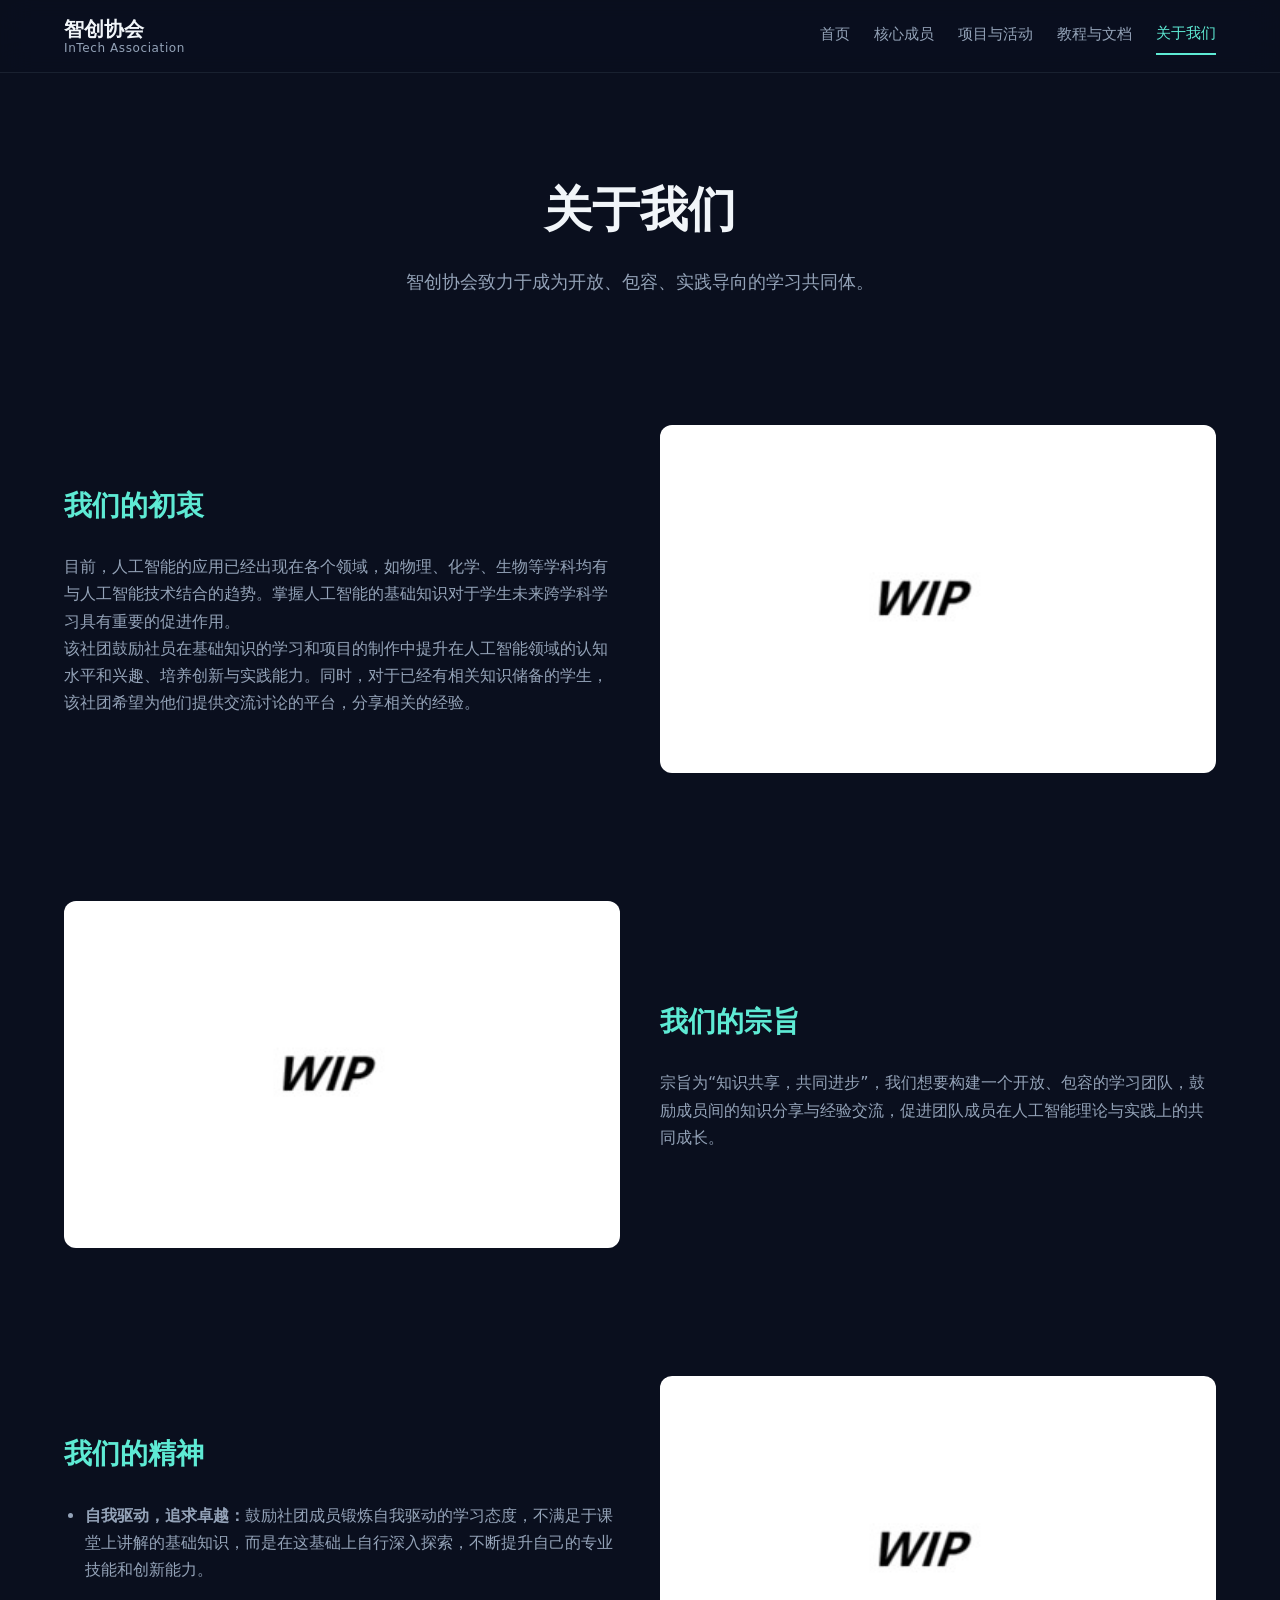
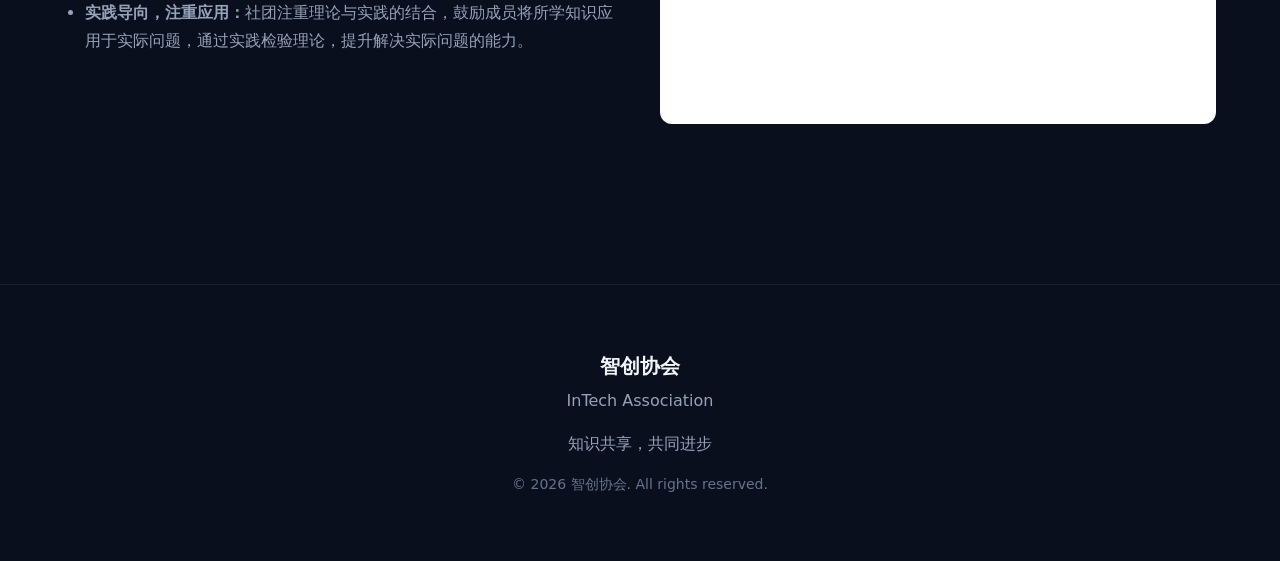
==== about.html @ 04babfce "initial commit" ====
<!DOCTYPE html>
<html lang="zh-CN">
  <head>
    <meta charset="UTF-8" />
    <meta name="viewport" content="width=device-width, initial-scale=1.0" />
    <title>关于我们 | 智创协会</title>
    <meta name="description" content="了解智创协会的初衷、宗旨与精神。" />
    <link rel="stylesheet" href="css/base.css" />
    <link rel="stylesheet" href="css/components.css" />
    <link rel="stylesheet" href="css/pages.css" />
  </head>
  <body data-page="about">
    <div id="navbar"></div>

    <main>
      <header class="page-header">
        <div class="container">
          <h1 class="fade-in-up">关于我们</h1>
          <p class="fade-in-up">智创协会致力于成为开放、包容、实践导向的学习共同体。</p>
        </div>
      </header>

      <section class="about-section">
        <div class="container">
          <div class="about-block reveal">
            <div>
              <h2>我们的初衷</h2>
              <p>
                目前，人工智能的应用已经出现在各个领域，如物理、化学、生物等学科均有与人工智能技术结合的趋势。掌握人工智能的基础知识对于学生未来跨学科学习具有重要的促进作用。
              </p>
              <p>
                该社团鼓励社员在基础知识的学习和项目的制作中提升在人工智能领域的认知水平和兴趣、培养创新与实践能力。同时，对于已经有相关知识储备的学生，该社团希望为他们提供交流讨论的平台，分享相关的经验。
              </p>
            </div>
            <img src="assets/images/WIP.jpg" alt="我们的初衷" />
          </div>

          <div class="about-block reveal">
            <div>
              <h2>我们的宗旨</h2>
              <p>
                宗旨为“知识共享，共同进步”，我们想要构建一个开放、包容的学习团队，鼓励成员间的知识分享与经验交流，促进团队成员在人工智能理论与实践上的共同成长。
              </p>
            </div>
            <img src="assets/images/WIP.jpg" alt="我们的宗旨" />
          </div>

          <div class="about-block reveal">
            <div>
              <h2>我们的精神</h2>
              <ul>
                <li>
                  <strong>自我驱动，追求卓越：</strong>鼓励社团成员锻炼自我驱动的学习态度，不满足于课堂上讲解的基础知识，而是在这基础上自行深入探索，不断提升自己的专业技能和创新能力。
                </li>
                <li>
                  <strong>实践导向，注重应用：</strong>社团注重理论与实践的结合，鼓励成员将所学知识应用于实际问题，通过实践检验理论，提升解决实际问题的能力。
                </li>
              </ul>
            </div>
            <img src="assets/images/WIP.jpg" alt="我们的精神" />
          </div>
        </div>
      </section>
    </main>

    <div id="footer"></div>

    <script src="js/config.js"></script>
    <script src="js/data.js"></script>
    <script src="js/components.js"></script>
    <script src="js/main.js"></script>
  </body>
</html>
---- css/base.css ----
/**
 * 全局基础样式
 * 包含 CSS 变量、重置、字体、布局工具。
 */

:root {
  /* 暗色主题色板 — 优化后 */
  --bg-primary: #0a0f1e;
  --bg-secondary: #111827;
  --bg-tertiary: #1a2332;
  --bg-hover: #223044;

  --text-primary: #f1f5f9;
  --text-secondary: #94a3b8;
  --text-muted: #64748b;

  --accent: #5eead4;
  --accent-hover: #2dd4bf;
  --accent-soft: rgba(94, 234, 212, 0.1);
  --accent-glow: rgba(94, 234, 212, 0.35);

  --border: rgba(148, 163, 184, 0.12);
  --shadow: 0 8px 32px rgba(0, 0, 0, 0.45);

  /* 动画 */
  --ease-out: cubic-bezier(0.16, 1, 0.3, 1);
  --ease-spring: cubic-bezier(0.34, 1.56, 0.64, 1);
  --duration-fast: 0.2s;
  --duration-normal: 0.4s;
  --duration-slow: 0.6s;

  /* 间距 */
  --space-xs: 0.5rem;
  --space-sm: 1rem;
  --space-md: 1.5rem;
  --space-lg: 2.5rem;
  --space-xl: 4rem;
  --space-xxl: 6rem;

  /* 字体 */
  --font-sans: 'PingFang SC', 'Microsoft YaHei', 'Noto Sans SC', system-ui, -apple-system, BlinkMacSystemFont,
    'Segoe UI', sans-serif;
  --font-mono: 'SF Mono', 'Fira Code', Consolas, monospace;

  /* 圆角 */
  --radius-sm: 8px;
  --radius-md: 12px;
  --radius-lg: 18px;

  /* 容器宽度 */
  --container: 1200px;
}

* {
  box-sizing: border-box;
  margin: 0;
  padding: 0;
}

html {
  scroll-behavior: smooth;
}

body {
  font-family: var(--font-sans);
  background-color: var(--bg-primary);
  color: var(--text-primary);
  line-height: 1.7;
  -webkit-font-smoothing: antialiased;
}

img {
  max-width: 100%;
  display: block;
}

a {
  color: inherit;
  text-decoration: none;
}

ul {
  list-style: none;
}

button {
  font-family: inherit;
  cursor: pointer;
  border: none;
  background: none;
  color: inherit;
}

/* 容器 */
.container {
  width: 100%;
  max-width: var(--container);
  margin: 0 auto;
  padding: 0 var(--space-md);
}

/* 页面标题 */
.page-header {
  padding: var(--space-xxl) 0 var(--space-xl);
  text-align: center;
}

.page-header h1 {
  font-size: clamp(2rem, 5vw, 3rem);
  font-weight: 700;
  margin-bottom: var(--space-sm);
}

.page-header p {
  color: var(--text-secondary);
  font-size: 1.125rem;
  max-width: 700px;
  margin: 0 auto;
}

/* 区块标题 */
.section-title {
  font-size: 1.75rem;
  font-weight: 600;
  margin-bottom: var(--space-lg);
  color: var(--text-primary);
}

.section-subtitle {
  color: var(--text-secondary);
  margin-bottom: var(--space-lg);
}

/* 响应式辅助 */
@media (max-width: 768px) {
  :root {
    --space-xl: 2.5rem;
    --space-xxl: 4rem;
  }
}

/* ---------- 动画工具类 ---------- */

/* 初始隐藏状态，等待滚动触发 */
.reveal {
  opacity: 0;
  transform: translateY(24px);
  transition: opacity var(--duration-normal) var(--ease-out),
    transform var(--duration-normal) var(--ease-out);
}

.reveal.visible {
  opacity: 1;
  transform: translateY(0);
}

/* 延迟类，用于错开动画 */
.reveal-d1 { transition-delay: 0.1s; }
.reveal-d2 { transition-delay: 0.2s; }
.reveal-d3 { transition-delay: 0.3s; }
.reveal-d4 { transition-delay: 0.4s; }

/* 淡入 */
.fade-in {
  animation: fadeIn var(--duration-slow) var(--ease-out) forwards;
}

@keyframes fadeIn {
  from { opacity: 0; }
  to   { opacity: 1; }
}

/* 淡入上滑 */
.fade-in-up {
  animation: fadeInUp var(--duration-slow) var(--ease-out) forwards;
}

@keyframes fadeInUp {
  from {
    opacity: 0;
    transform: translateY(20px);
  }
  to {
    opacity: 1;
    transform: translateY(0);
  }
}

/* 轻微脉冲发光 */
@keyframes subtleGlow {
  0%, 100% { box-shadow: 0 0 0 0 var(--accent-soft); }
  50% { box-shadow: 0 0 20px 2px var(--accent-soft); }
}
---- css/components.css ----
/**
 * 通用组件样式
 */

/* ---------- 导航栏 ---------- */
.navbar {
  position: sticky;
  top: 0;
  z-index: 100;
  background: rgba(10, 15, 30, 0.75);
  backdrop-filter: blur(16px) saturate(1.2);
  border-bottom: 1px solid var(--border);
  transition: background var(--duration-fast) ease, box-shadow var(--duration-fast) ease;
}

.navbar.scrolled {
  background: rgba(10, 15, 30, 0.92);
  box-shadow: 0 4px 20px rgba(0, 0, 0, 0.3);
}

.navbar-inner {
  display: flex;
  align-items: center;
  justify-content: space-between;
  height: 72px;
}

.logo {
  display: flex;
  flex-direction: column;
  line-height: 1.2;
}

.logo-zh {
  font-size: 1.25rem;
  font-weight: 700;
  color: var(--text-primary);
}

.logo-en {
  font-size: 0.75rem;
  color: var(--text-secondary);
  letter-spacing: 0.05em;
}

.nav-menu {
  display: flex;
  gap: var(--space-md);
}

.nav-link {
  color: var(--text-secondary);
  font-size: 0.95rem;
  font-weight: 500;
  padding: 0.4rem 0;
  border-bottom: 2px solid transparent;
  transition: color var(--duration-fast) ease, border-color var(--duration-fast) ease, transform var(--duration-fast) ease;
}

.nav-link:hover,
.nav-link.active {
  color: var(--accent);
  border-color: var(--accent);
  transform: translateY(-1px);
}

.nav-toggle {
  display: none;
  flex-direction: column;
  gap: 5px;
  padding: 0.5rem;
}

.nav-toggle span {
  display: block;
  width: 24px;
  height: 2px;
  background: var(--text-primary);
  transition: transform 0.2s, opacity 0.2s;
}

@media (max-width: 768px) {
  .nav-toggle {
    display: flex;
  }

  .nav-menu {
    position: absolute;
    top: 72px;
    left: 0;
    right: 0;
    flex-direction: column;
    background: var(--bg-secondary);
    padding: var(--space-md);
    border-bottom: 1px solid var(--border);
    transform: translateY(-120%);
    opacity: 0;
    pointer-events: none;
    transition: transform 0.25s ease, opacity 0.25s ease;
  }

  .nav-menu.open {
    transform: translateY(0);
    opacity: 1;
    pointer-events: auto;
  }

  .nav-link {
    border-bottom: none;
    padding: 0.75rem 0;
  }
}

/* ---------- 页脚 ---------- */
.footer {
  border-top: 1px solid var(--border);
  padding: var(--space-xl) 0;
  margin-top: var(--space-xxl);
  text-align: center;
  color: var(--text-secondary);
}

.footer-brand {
  display: flex;
  flex-direction: column;
  gap: 0.25rem;
  margin-bottom: var(--space-sm);
}

.footer-brand strong {
  font-size: 1.25rem;
  color: var(--text-primary);
}

.footer-slogan {
  margin-bottom: var(--space-sm);
}

.footer-copy {
  font-size: 0.875rem;
  color: var(--text-muted);
}

/* ---------- 按钮 ---------- */
.btn {
  display: inline-flex;
  align-items: center;
  justify-content: center;
  gap: 0.5rem;
  padding: 0.65rem 1.25rem;
  border-radius: var(--radius-sm);
  background: var(--accent);
  color: var(--bg-primary);
  font-weight: 600;
  font-size: 0.95rem;
  transition: background var(--duration-fast) ease, transform var(--duration-fast) var(--ease-spring), box-shadow var(--duration-fast) ease;
}

.btn:hover {
  background: var(--accent-hover);
  transform: translateY(-2px);
  box-shadow: 0 4px 16px var(--accent-glow);
}

.btn-outline {
  background: transparent;
  color: var(--accent);
  border: 1px solid var(--accent);
}

.btn-outline:hover {
  background: var(--accent-soft);
  box-shadow: 0 4px 16px var(--accent-glow);
}

.btn-sm {
  padding: 0.4rem 0.8rem;
  font-size: 0.85rem;
}

/* ---------- 卡片 ---------- */
.card {
  background: var(--bg-secondary);
  border: 1px solid var(--border);
  border-radius: var(--radius-md);
  overflow: hidden;
  transition: transform var(--duration-normal) var(--ease-out), box-shadow var(--duration-normal) var(--ease-out), border-color var(--duration-normal) var(--ease-out);
}

.card:hover {
  transform: translateY(-6px);
  box-shadow: var(--shadow), 0 0 0 1px var(--accent-glow);
  border-color: var(--accent-glow);
}

.card-image {
  width: 100%;
  aspect-ratio: 16 / 9;
  overflow: hidden;
  background: var(--bg-tertiary);
}

.card-image img {
  width: 100%;
  height: 100%;
  object-fit: cover;
  transition: transform 0.3s;
}

.card:hover .card-image img {
  transform: scale(1.03);
}

.card-body {
  padding: var(--space-md);
}

.card-title {
  font-size: 1.15rem;
  font-weight: 600;
  margin-bottom: var(--space-xs);
}

.card-text {
  color: var(--text-secondary);
  font-size: 0.95rem;
  line-height: 1.6;
}

/* ---------- 徽章 ---------- */
.badge {
  display: inline-block;
  padding: 0.25rem 0.6rem;
  border-radius: 9999px;
  background: var(--accent-soft);
  color: var(--accent);
  font-size: 0.75rem;
  font-weight: 600;
  margin-bottom: var(--space-sm);
}

.badge-outline {
  background: transparent;
  border: 1px solid var(--accent);
}

/* ---------- 轮播 ---------- */
.news-section {
  padding: var(--space-xl) 0;
}

.carousel {
  position: relative;
  border-radius: var(--radius-lg);
  overflow: hidden;
  background: var(--bg-secondary);
  border: 1px solid var(--border);
}

.carousel-track {
  display: flex;
  transition: transform var(--duration-slow) var(--ease-out);
}

.carousel-slide {
  width: 100%;
  flex-shrink: 0;
}

.carousel-link {
  display: grid;
  grid-template-columns: 1.2fr 1fr;
}

.carousel-image {
  aspect-ratio: 16 / 10;
  overflow: hidden;
  background: var(--bg-tertiary);
}

.carousel-image img {
  width: 100%;
  height: 100%;
  object-fit: cover;
}

.carousel-content {
  padding: var(--space-lg);
  display: flex;
  flex-direction: column;
  justify-content: center;
}

.carousel-tag {
  align-self: flex-start;
  padding: 0.35rem 0.75rem;
  border-radius: 9999px;
  background: var(--accent-soft);
  color: var(--accent);
  font-size: 0.8rem;
  font-weight: 600;
  margin-bottom: var(--space-sm);
}

.carousel-title {
  font-size: clamp(1.5rem, 3vw, 2.25rem);
  font-weight: 700;
  margin-bottom: var(--space-sm);
  line-height: 1.3;
}

.carousel-summary {
  color: var(--text-secondary);
  margin-bottom: var(--space-sm);
}

.carousel-date {
  color: var(--text-muted);
  font-size: 0.875rem;
}

.carousel-btn {
  position: absolute;
  top: 50%;
  transform: translateY(-50%);
  width: 44px;
  height: 44px;
  border-radius: 50%;
  background: rgba(15, 23, 42, 0.7);
  color: var(--text-primary);
  font-size: 1.25rem;
  display: flex;
  align-items: center;
  justify-content: center;
  backdrop-filter: blur(4px);
  transition: background 0.2s;
}

.carousel-btn:hover {
  background: rgba(15, 23, 42, 0.95);
}

.carousel-prev {
  left: var(--space-sm);
}

.carousel-next {
  right: var(--space-sm);
}

.carousel-dots {
  position: absolute;
  bottom: var(--space-md);
  left: 50%;
  transform: translateX(-50%);
  display: flex;
  gap: 0.5rem;
}

.carousel-dot {
  width: 10px;
  height: 10px;
  border-radius: 50%;
  background: var(--text-muted);
  opacity: 0.5;
  transition: opacity 0.2s, background 0.2s;
}

.carousel-dot.active {
  opacity: 1;
  background: var(--accent);
}

@media (max-width: 768px) {
  .carousel-link {
    grid-template-columns: 1fr;
  }

  .carousel-content {
    padding: var(--space-md);
  }

  .carousel-btn {
    display: none;
  }
}

/* ---------- 入口卡片 ---------- */
.entrance-section {
  padding: var(--space-xl) 0;
}

.entrance-grid {
  display: grid;
  grid-template-columns: repeat(auto-fit, minmax(280px, 1fr));
  gap: var(--space-md);
}

.entrance-card {
  position: relative;
  display: flex;
  flex-direction: column;
  justify-content: flex-end;
  min-height: 260px;
  padding: var(--space-md);
  border-radius: var(--radius-md);
  overflow: hidden;
  background: var(--bg-secondary);
  border: 1px solid var(--border);
  transition: transform var(--duration-normal) var(--ease-out), box-shadow var(--duration-normal) var(--ease-out), border-color var(--duration-normal) var(--ease-out);
}

.entrance-card:hover {
  transform: translateY(-6px);
  box-shadow: var(--shadow), 0 0 0 1px var(--accent-glow);
  border-color: var(--accent-glow);
}

.entrance-card:hover .bg-image img {
  transform: scale(1.05);
}

.entrance-card .bg-image {
  position: absolute;
  inset: 0;
  z-index: 0;
  opacity: 0.35;
}

.entrance-card .bg-image img {
  width: 100%;
  height: 100%;
  object-fit: cover;
}

.entrance-card .overlay {
  position: absolute;
  inset: 0;
  background: linear-gradient(to top, rgba(11, 17, 33, 0.95), rgba(11, 17, 33, 0.4));
  z-index: 1;
}

.entrance-card .card-content {
  position: relative;
  z-index: 2;
}

.entrance-card h3 {
  font-size: 1.4rem;
  margin-bottom: 0.5rem;
}

.entrance-card p {
  color: var(--text-secondary);
  margin-bottom: var(--space-md);
}

/* ---------- 筛选按钮 ---------- */
.filter-bar {
  display: flex;
  flex-wrap: wrap;
  gap: var(--space-xs);
  margin-bottom: var(--space-lg);
}

.filter-btn {
  padding: 0.5rem 1rem;
  border-radius: var(--radius-sm);
  background: var(--bg-tertiary);
  color: var(--text-secondary);
  font-size: 0.9rem;
  transition: background 0.2s, color 0.2s;
}

.filter-btn:hover,
.filter-btn.active {
  background: var(--accent);
  color: var(--bg-primary);
}

/* ---------- 网格布局 ---------- */
.grid {
  display: grid;
  grid-template-columns: repeat(auto-fill, minmax(280px, 1fr));
  gap: var(--space-md);
}

/* ---------- 成员列表（水平大卡片） ---------- */
.members-list {
  display: flex;
  flex-direction: column;
  gap: var(--space-lg);
  max-width: 900px;
  margin: 0 auto;
}

.members-list .member-card {
  display: flex;
  flex-direction: row;
  align-items: stretch;
  padding: var(--space-lg);
  gap: var(--space-lg);
  text-align: left;
}

.members-list .member-left {
  display: flex;
  flex-direction: column;
  align-items: center;
  gap: var(--space-xs);
  width: 180px;
  flex-shrink: 0;
}

.members-list .member-card .card-image {
  width: 140px;
  height: 140px;
  border-radius: 50%;
  aspect-ratio: 1 / 1;
  border: 2px solid var(--border);
  overflow: hidden;
  transition: border-color var(--duration-normal) var(--ease-out), box-shadow var(--duration-normal) var(--ease-out);
}

.members-list .member-card:hover .card-image {
  border-color: var(--accent-glow);
  box-shadow: 0 0 24px var(--accent-glow);
}

.members-list .member-card .card-image img {
  width: 100%;
  height: 100%;
  object-fit: cover;
}

.members-list .member-card .card-title {
  font-size: 1.3rem;
  margin-bottom: 0;
}

.members-list .member-right {
  flex: 1;
  display: flex;
  align-items: center;
}

.members-list .member-card .card-text {
  font-size: 1rem;
  line-height: 1.7;
}

/* ---------- 项目列表（水平卡片） ---------- */
.projects-section .grid {
  display: flex;
  flex-direction: column;
  gap: var(--space-lg);
  max-width: 900px;
  margin: 0 auto;
}

.project-card {
  display: flex;
  flex-direction: row;
  align-items: stretch;
  padding: var(--space-lg);
  gap: var(--space-lg);
  text-align: left;
  cursor: pointer;
}

.project-card .project-left {
  display: flex;
  flex-direction: column;
  align-items: flex-start;
  gap: var(--space-xs);
  width: 220px;
  flex-shrink: 0;
}

.project-card .project-right {
  flex: 1;
  display: flex;
  align-items: center;
}

.project-card .card-title {
  font-size: 1.3rem;
  margin-bottom: 0;
}

.project-card .card-text {
  font-size: 1rem;
  line-height: 1.7;
  margin-bottom: 0;
}

/* ---------- 项目负责人 ---------- */
.project-leader {
  display: flex;
  align-items: center;
  gap: 0.6rem;
  margin: var(--space-sm) 0;
  color: var(--text-secondary);
  font-size: 0.9rem;
}

.leader-avatar {
  width: 28px;
  height: 28px;
  border-radius: 50%;
  object-fit: cover;
}

/* ---------- 文档系列 ---------- */
.series-card {
  background: var(--bg-secondary);
  border: 1px solid var(--border);
  border-radius: var(--radius-md);
  margin-bottom: var(--space-md);
  overflow: hidden;
}

.series-header {
  width: 100%;
  display: flex;
  align-items: center;
  justify-content: space-between;
  padding: var(--space-md);
  background: var(--bg-tertiary);
  font-size: 1.1rem;
  font-weight: 600;
  transition: background 0.2s;
}

.series-header:hover {
  background: var(--bg-hover);
}

.series-toggle {
  font-size: 1.4rem;
  color: var(--accent);
  line-height: 1;
}

.series-body {
  max-height: 0;
  overflow: hidden;
  opacity: 0;
  transition: max-height var(--duration-normal) var(--ease-out), padding var(--duration-normal) var(--ease-out), opacity var(--duration-normal) var(--ease-out);
  padding: 0 var(--space-md);
}

.series-body.open {
  max-height: 600px;
  padding: var(--space-md);
  opacity: 1;
}

.series-summary {
  color: var(--text-secondary);
  margin-bottom: var(--space-md);
}

.doc-list {
  display: flex;
  flex-direction: column;
  gap: var(--space-sm);
}

.doc-item {
  display: flex;
  align-items: center;
  justify-content: space-between;
  gap: var(--space-sm);
  padding: var(--space-sm);
  background: var(--bg-primary);
  border-radius: var(--radius-sm);
  flex-wrap: wrap;
}

.doc-title {
  font-weight: 500;
}

.doc-actions {
  display: flex;
  gap: 0.5rem;
  flex-shrink: 0;
}

/* ---------- 不公开文档卡片 ---------- */
.private-doc-card .outline-list {
  margin: var(--space-sm) 0;
  padding-left: 1.2rem;
  list-style: disc;
  color: var(--text-secondary);
}

.private-doc-card .outline-list li {
  margin-bottom: 0.25rem;
}

.private-note {
  display: inline-block;
  margin-top: var(--space-xs);
  font-size: 0.85rem;
  color: var(--text-muted);
}

/* ---------- 详情页 ---------- */
.detail-card {
  background: var(--bg-secondary);
  border: 1px solid var(--border);
  border-radius: var(--radius-lg);
  padding: var(--space-lg);
}

.detail-header {
  display: grid;
  grid-template-columns: 1fr 2fr;
  gap: var(--space-lg);
  align-items: center;
  margin-bottom: var(--space-lg);
}

.detail-header img {
  width: 100%;
  border-radius: var(--radius-md);
  aspect-ratio: 16 / 10;
  object-fit: cover;
}

.detail-header h2 {
  font-size: 2rem;
  margin-bottom: var(--space-sm);
}

.back-link {
  display: inline-block;
  margin-bottom: var(--space-md);
  color: var(--accent);
  font-weight: 500;
}

.back-link:hover {
  text-decoration: underline;
}

@media (max-width: 768px) {
  .detail-header {
    grid-template-columns: 1fr;
  }
}

/* ---------- 关于我们页 ---------- */
.about-block {
  display: grid;
  grid-template-columns: 1fr 1fr;
  gap: var(--space-lg);
  align-items: center;
  padding: var(--space-xl) 0;
}

.about-block:nth-child(even) {
  direction: rtl;
}

.about-block:nth-child(even) > * {
  direction: ltr;
}

.about-block h2 {
  font-size: 1.75rem;
  margin-bottom: var(--space-md);
  color: var(--accent);
}

.about-block p,
.about-block ul {
  color: var(--text-secondary);
}

.about-block ul {
  list-style: disc;
  padding-left: 1.3rem;
}

.about-block li {
  margin-bottom: var(--space-sm);
}

.about-block img {
  border-radius: var(--radius-md);
  aspect-ratio: 16 / 10;
  object-fit: cover;
  width: 100%;
}

@media (max-width: 768px) {
  .about-block {
    grid-template-columns: 1fr;
  }

  .about-block:nth-child(even) {
    direction: ltr;
  }
}
---- css/pages.css ----
/**
 * 各页面特有样式微调
 */

/* ---------- 首页 Hero ---------- */
.hero {
  position: relative;
  display: flex;
  align-items: center;
  justify-content: center;
  min-height: 70vh;
  padding: var(--space-xl) 0;
  text-align: center;
  overflow: hidden;
}

.hero-bg {
  position: absolute;
  inset: 0;
  z-index: 0;
  opacity: 0.25;
}

.hero-bg img {
  width: 100%;
  height: 100%;
  object-fit: cover;
}

.hero-overlay {
  position: absolute;
  inset: 0;
  z-index: 1;
  background: radial-gradient(circle at center, rgba(11, 17, 33, 0.6), rgba(11, 17, 33, 0.95));
}

.hero-content {
  position: relative;
  z-index: 2;
  max-width: 800px;
  padding: 0 var(--space-md);
}

.hero h1 {
  font-size: clamp(2.5rem, 6vw, 4.5rem);
  font-weight: 800;
  margin-bottom: var(--space-sm);
  letter-spacing: -0.02em;
}

.hero h1 span {
  display: block;
  font-size: 0.35em;
  font-weight: 500;
  color: var(--text-secondary);
  letter-spacing: 0.1em;
  margin-top: 0.5rem;
}

.hero p {
  font-size: 1.25rem;
  color: var(--text-secondary);
  margin-bottom: var(--space-lg);
}

.hero-actions {
  display: flex;
  justify-content: center;
  gap: var(--space-sm);
  flex-wrap: wrap;
}

/* ---------- 成员页 ---------- */
.members-section,
.projects-section,
.docs-section {
  padding-bottom: var(--space-xxl);
}

/* ---------- 项目详情页隐藏列表 ---------- */
#project-detail {
  display: none;
  padding: var(--space-xl) 0;
}

/* ---------- 文档页分区标题 ---------- */
.docs-section h2 {
  margin-top: var(--space-xl);
  margin-bottom: var(--space-md);
}

.docs-section h2:first-of-type {
  margin-top: 0;
}

/* ---------- 新闻详情 ---------- */
.news-date {
  display: inline-block;
  margin-left: var(--space-sm);
  color: var(--text-muted);
  font-size: 0.9rem;
}

/* ---------- about-block 动画支持 ---------- */
.about-block {
  opacity: 0;
  transform: translateY(24px);
  transition: opacity var(--duration-normal) var(--ease-out), transform var(--duration-normal) var(--ease-out);
}

.about-block.visible {
  opacity: 1;
  transform: translateY(0);
}
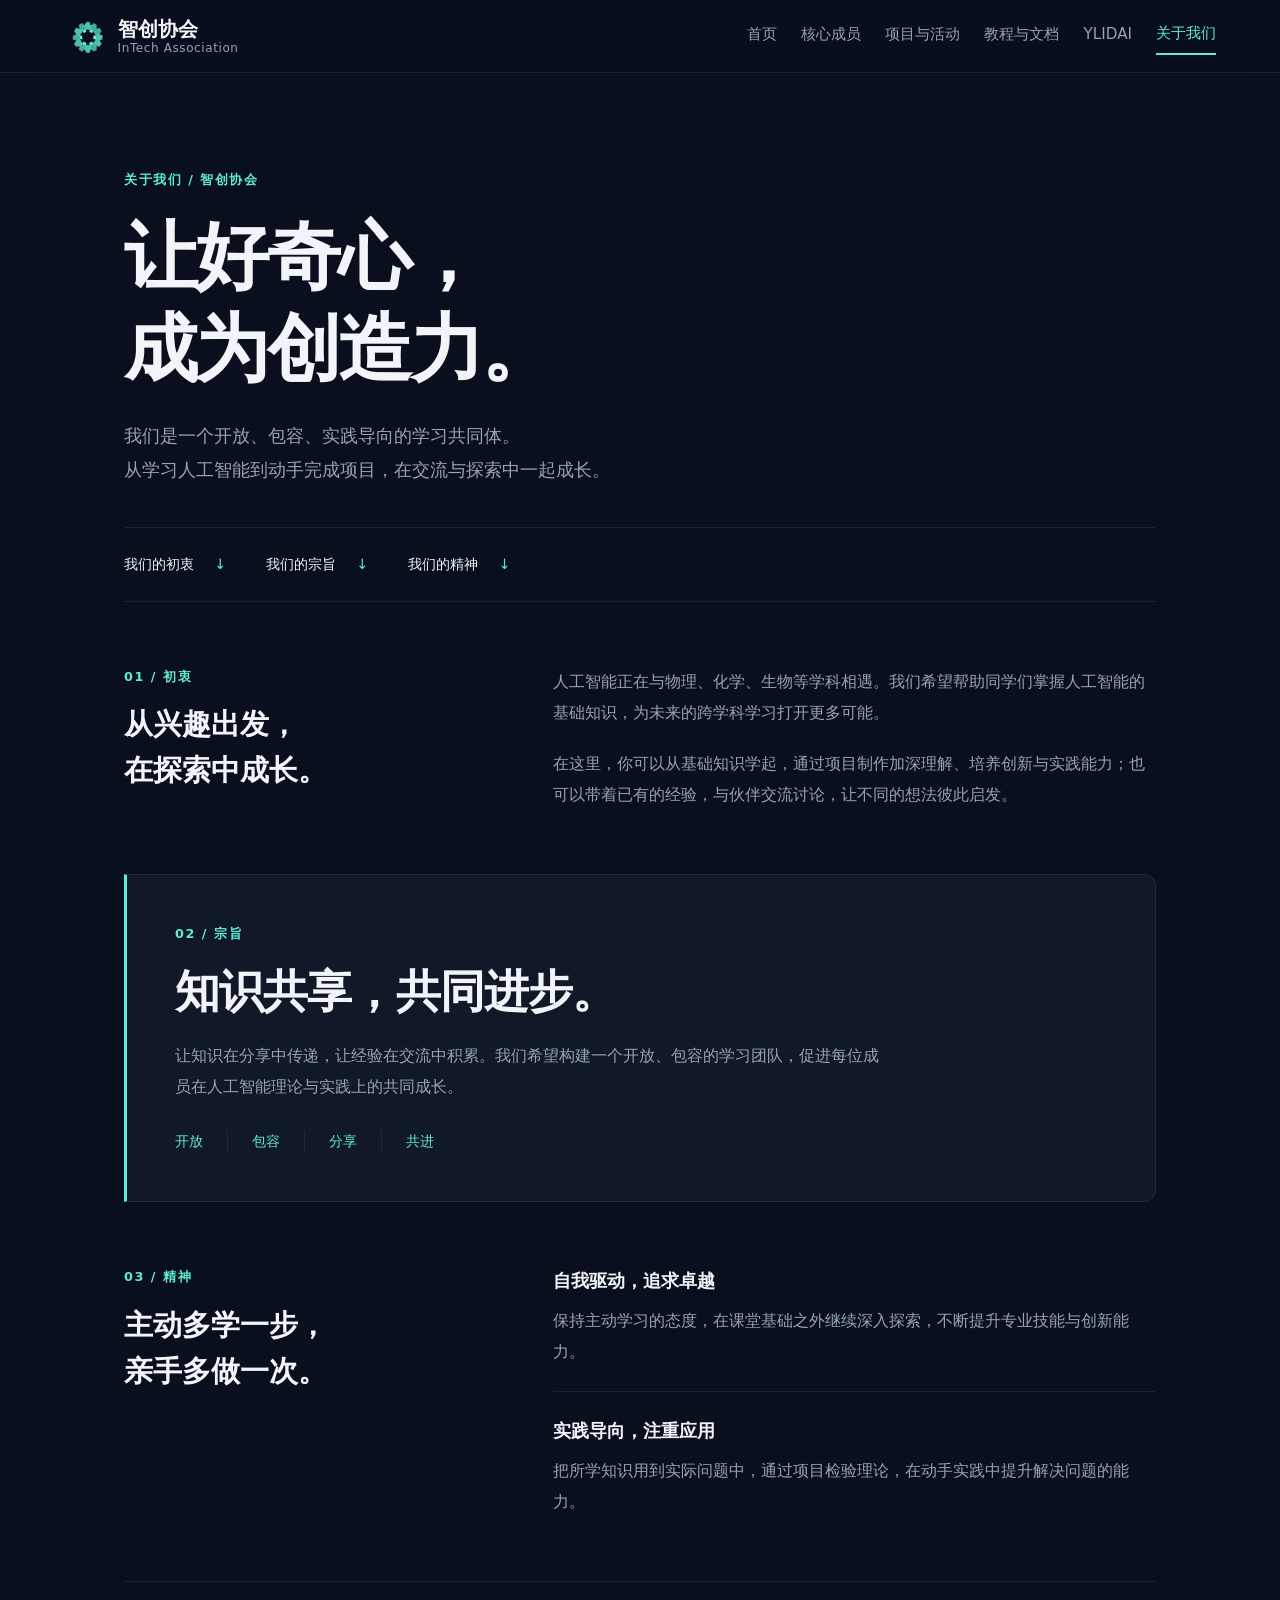
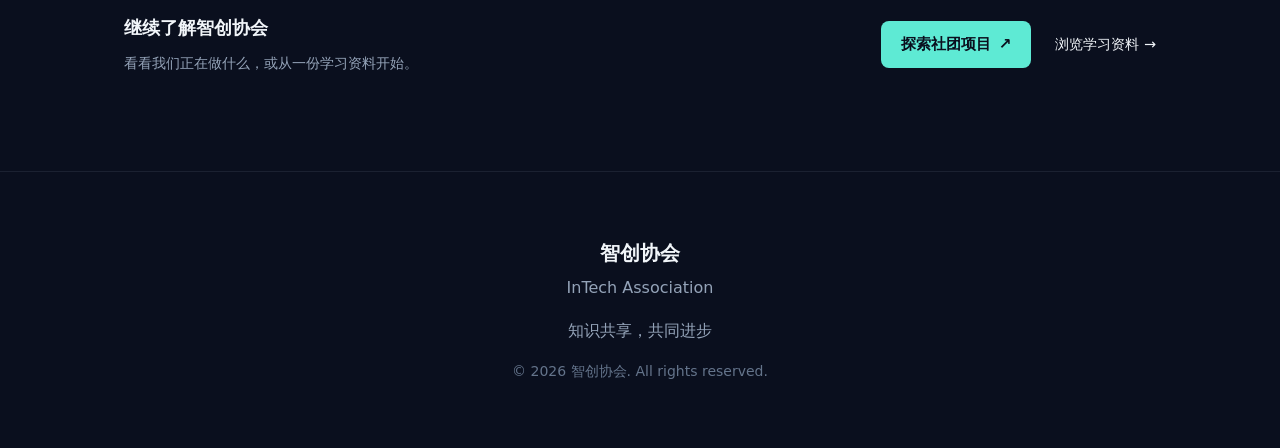
==== commit 46a43ba0: "Redesign about page without content images" ====
--- a/about.html
+++ b/about.html
@@ -4,7 +4,7 @@
     <meta charset="UTF-8" />
     <meta name="viewport" content="width=device-width, initial-scale=1.0" />
     <title>关于我们 | 智创协会</title>
-    <meta name="description" content="了解智创协会的初衷、宗旨与精神。" />
+    <meta name="description" content="了解智创协会：以知识共享、共同进步为宗旨，在人工智能的学习、交流与实践中一起成长。" />
     <link rel="stylesheet" href="css/base.css" />
     <link rel="stylesheet" href="css/components.css" />
     <link rel="stylesheet" href="css/pages.css" />
@@ -12,55 +12,72 @@
   <body data-page="about">
     <div id="navbar"></div>
 
-    <main>
-      <header class="page-header">
-        <div class="container">
-          <h1 class="fade-in-up">关于我们</h1>
-          <p class="fade-in-up">智创协会致力于成为开放、包容、实践导向的学习共同体。</p>
+    <main class="about-page">
+      <header class="about-header">
+        <div class="container about-container">
+          <p class="about-eyebrow">关于我们 / 智创协会</p>
+          <h1>让好奇心，<br />成为创造力。</h1>
+          <p class="about-intro">我们是一个开放、包容、实践导向的学习共同体。<br class="about-desktop-break" />从学习人工智能到动手完成项目，在交流与探索中一起成长。</p>
+          <nav class="about-contents" aria-label="本页内容">
+            <a href="#about-origin">我们的初衷 <span aria-hidden="true">↓</span></a>
+            <a href="#about-purpose">我们的宗旨 <span aria-hidden="true">↓</span></a>
+            <a href="#about-spirit">我们的精神 <span aria-hidden="true">↓</span></a>
+          </nav>
         </div>
       </header>
 
-      <section class="about-section">
-        <div class="container">
-          <div class="about-block reveal">
-            <div>
-              <h2>我们的初衷</h2>
-              <p>
-                目前，人工智能的应用已经出现在各个领域，如物理、化学、生物等学科均有与人工智能技术结合的趋势。掌握人工智能的基础知识对于学生未来跨学科学习具有重要的促进作用。
-              </p>
-              <p>
-                该社团鼓励社员在基础知识的学习和项目的制作中提升在人工智能领域的认知水平和兴趣、培养创新与实践能力。同时，对于已经有相关知识储备的学生，该社团希望为他们提供交流讨论的平台，分享相关的经验。
-              </p>
-            </div>
-            <img src="assets/images/WIP.jpg" alt="我们的初衷" />
+      <div class="container about-container">
+        <section class="about-row" id="about-origin" aria-labelledby="origin-title">
+          <div class="about-section-heading">
+            <span class="about-index" aria-hidden="true">01 / 初衷</span>
+            <h2 id="origin-title">从兴趣出发，<br />在探索中成长。</h2>
           </div>
+          <div class="about-copy">
+            <p>人工智能正在与物理、化学、生物等学科相遇。我们希望帮助同学们掌握人工智能的基础知识，为未来的跨学科学习打开更多可能。</p>
+            <p>在这里，你可以从基础知识学起，通过项目制作加深理解、培养创新与实践能力；也可以带着已有的经验，与伙伴交流讨论，让不同的想法彼此启发。</p>
+          </div>
+        </section>
 
-          <div class="about-block reveal">
-            <div>
-              <h2>我们的宗旨</h2>
-              <p>
-                宗旨为“知识共享，共同进步”，我们想要构建一个开放、包容的学习团队，鼓励成员间的知识分享与经验交流，促进团队成员在人工智能理论与实践上的共同成长。
-              </p>
-            </div>
-            <img src="assets/images/WIP.jpg" alt="我们的宗旨" />
+        <section class="about-purpose" id="about-purpose" aria-labelledby="purpose-title">
+          <span class="about-index" aria-hidden="true">02 / 宗旨</span>
+          <h2 id="purpose-title">知识共享，<br class="about-mobile-break" />共同进步。</h2>
+          <p>让知识在分享中传递，让经验在交流中积累。我们希望构建一个开放、包容的学习团队，促进每位成员在人工智能理论与实践上的共同成长。</p>
+          <ul class="about-values" aria-label="团队理念">
+            <li>开放</li>
+            <li>包容</li>
+            <li>分享</li>
+            <li>共进</li>
+          </ul>
+        </section>
+
+        <section class="about-row about-spirit" id="about-spirit" aria-labelledby="spirit-title">
+          <div class="about-section-heading">
+            <span class="about-index" aria-hidden="true">03 / 精神</span>
+            <h2 id="spirit-title">主动多学一步，<br />亲手多做一次。</h2>
           </div>
+          <div class="about-principles">
+            <article>
+              <h3>自我驱动，追求卓越</h3>
+              <p>保持主动学习的态度，在课堂基础之外继续深入探索，不断提升专业技能与创新能力。</p>
+            </article>
+            <article>
+              <h3>实践导向，注重应用</h3>
+              <p>把所学知识用到实际问题中，通过项目检验理论，在动手实践中提升解决问题的能力。</p>
+            </article>
+          </div>
+        </section>
 
-          <div class="about-block reveal">
-            <div>
-              <h2>我们的精神</h2>
-              <ul>
-                <li>
-                  <strong>自我驱动，追求卓越：</strong>鼓励社团成员锻炼自我驱动的学习态度，不满足于课堂上讲解的基础知识，而是在这基础上自行深入探索，不断提升自己的专业技能和创新能力。
-                </li>
-                <li>
-                  <strong>实践导向，注重应用：</strong>社团注重理论与实践的结合，鼓励成员将所学知识应用于实际问题，通过实践检验理论，提升解决实际问题的能力。
-                </li>
-              </ul>
-            </div>
-            <img src="assets/images/WIP.jpg" alt="我们的精神" />
+        <aside class="about-explore" aria-labelledby="explore-title">
+          <div>
+            <h2 id="explore-title">继续了解智创协会</h2>
+            <p>看看我们正在做什么，或从一份学习资料开始。</p>
           </div>
-        </div>
-      </section>
+          <div class="about-actions">
+            <a class="btn" href="projects.html">探索社团项目 <span aria-hidden="true">↗</span></a>
+            <a class="about-text-link" href="docs.html">浏览学习资料 <span aria-hidden="true">→</span></a>
+          </div>
+        </aside>
+      </div>
     </main>
 
     <div id="footer"></div>
--- a/css/components.css
+++ b/css/components.css
@@ -27,8 +27,21 @@
 
 .logo {
   display: flex;
-  flex-direction: column;
+  align-items: center;
+  gap: 0.6rem;
   line-height: 1.2;
+}
+
+.logo-icon {
+  width: 44px;
+  height: 44px;
+  object-fit: contain;
+  flex-shrink: 0;
+}
+
+.logo-text {
+  display: flex;
+  flex-direction: column;
 }
 
 .logo-zh {
@@ -495,13 +508,39 @@
 }
 
 .members-list .member-card {
+  display: block;
+  padding: 0;
+  text-align: left;
+  scroll-margin-top: 110px;
+}
+
+.member-summary {
   display: flex;
   flex-direction: row;
   align-items: stretch;
   padding: var(--space-lg);
   gap: var(--space-lg);
   text-align: left;
-}
+  cursor: pointer;
+  list-style: none;
+}
+
+.member-summary::-webkit-details-marker { display: none; }
+.member-card[open] { border-color: var(--accent-glow); }
+.member-toggle { display: flex; align-items: center; gap: var(--space-xs); color: var(--accent); font-size: 0.875rem; }
+.member-toggle-icon { margin-left: auto; font-size: 1.4rem; transition: transform var(--duration-fast); }
+.member-card[open] .member-toggle-icon { transform: rotate(45deg); }
+.member-card:not([open]) .when-open, .member-card[open] .when-closed { display: none; }
+.member-expanded { padding: 0 var(--space-lg) var(--space-lg); }
+.member-projects { padding-top: var(--space-md); border-top: 1px solid var(--border); }
+.member-projects h4 { display: flex; align-items: center; gap: var(--space-xs); font-size: 1rem; margin-bottom: var(--space-sm); }
+.member-project-links { display: grid; gap: var(--space-xs); }
+.member-project-links a { display: flex; align-items: center; justify-content: space-between; gap: var(--space-sm); padding: var(--space-sm); background: var(--accent-soft); border: 1px solid var(--border); border-radius: var(--radius-sm); color: var(--accent); }
+.member-project-meta { flex-shrink: 0; font-size: 0.8rem; color: var(--text-secondary); }
+.member-empty { color: var(--text-secondary); font-size: 0.95rem; }
+.member-expanded .member-contact { margin-top: var(--space-md); }
+.member-summary:focus-visible, .member-project-links a:focus-visible, .project-leader-card:focus-visible, .project-detail-link:focus-visible, .project-title-link:focus-visible { outline: 2px solid var(--accent); outline-offset: -3px; border-radius: var(--radius-sm); }
+.member-project-links a:hover, .project-leader-card:hover { border-color: var(--accent-glow); background: var(--bg-hover); }
 
 .members-list .member-left {
   display: flex;
@@ -540,13 +579,69 @@
 
 .members-list .member-right {
   flex: 1;
-  display: flex;
-  align-items: center;
+  min-width: 0;
+  display: flex;
+  flex-direction: column;
+  justify-content: center;
+  gap: var(--space-md);
 }
 
 .members-list .member-card .card-text {
-  font-size: 1rem;
-  line-height: 1.7;
+  color: var(--text-primary);
+  font-size: 1.0625rem;
+  font-weight: 500;
+  line-height: 1.8;
+}
+
+.member-contact {
+  padding: var(--space-sm) var(--space-md);
+  background: var(--accent-soft);
+  border: 1px solid var(--accent-glow);
+  border-left: 3px solid var(--accent);
+  border-radius: var(--radius-md);
+}
+
+.member-contact-title {
+  color: var(--accent);
+  font-size: 0.875rem;
+  font-weight: 600;
+  margin-bottom: var(--space-xs);
+}
+
+.member-contact-details {
+  display: flex;
+  flex-wrap: wrap;
+  align-items: baseline;
+  gap: 0.25rem var(--space-sm);
+}
+
+.member-contact-details dt {
+  color: var(--text-secondary);
+  font-size: 0.875rem;
+}
+
+.member-contact-details dd {
+  min-width: 0;
+  color: var(--text-primary);
+  font-family: var(--font-mono);
+  font-size: 1.25rem;
+  font-weight: 600;
+  overflow-wrap: anywhere;
+  user-select: all;
+}
+
+@media (max-width: 600px) {
+  .member-summary {
+    flex-direction: column;
+    padding: var(--space-md);
+    gap: var(--space-md);
+  }
+
+  .members-list .member-left {
+    width: 100%;
+  }
+  .member-expanded { padding: 0 var(--space-md) var(--space-md); }
+  .member-project-links a { align-items: flex-start; flex-direction: column; gap: 0.25rem; }
 }
 
 /* ---------- 项目列表（水平卡片） ---------- */
@@ -565,7 +660,7 @@
   padding: var(--space-lg);
   gap: var(--space-lg);
   text-align: left;
-  cursor: pointer;
+  cursor: default;
 }
 
 .project-card .project-left {
@@ -580,7 +675,27 @@
 .project-card .project-right {
   flex: 1;
   display: flex;
-  align-items: center;
+  flex-direction: column;
+  align-items: stretch;
+  gap: var(--space-sm);
+  min-width: 0;
+}
+
+.project-title-link:hover, .project-detail-link { color: var(--accent); }
+.project-detail-link { align-self: flex-start; font-size: 0.875rem; }
+.project-detail-link:hover { text-decoration: underline; }
+.project-leader-card { display: flex; align-items: center; gap: var(--space-sm); padding: var(--space-sm); border: 1px solid var(--border); border-radius: var(--radius-md); background: var(--bg-tertiary); transition: border-color var(--duration-fast), background var(--duration-fast); }
+.project-leader-card .leader-avatar { width: 48px; height: 48px; flex-shrink: 0; }
+.leader-info { display: flex; flex-direction: column; min-width: 0; overflow-wrap: anywhere; }
+.leader-label { color: var(--text-secondary); font-size: 0.8rem; }
+.leader-arrow { margin-left: auto; color: var(--accent); }
+.detail-card > .project-leader-card { max-width: 460px; margin-top: var(--space-lg); }
+@media (max-width: 600px) {
+  .project-card { flex-direction: column; padding: var(--space-md); gap: var(--space-md); }
+  .project-card .project-left { width: auto; }
+}
+@media (prefers-reduced-motion: reduce) {
+  .member-toggle-icon, .project-leader-card { transition: none; }
 }
 
 .project-card .card-title {
--- a/css/pages.css
+++ b/css/pages.css
@@ -7,60 +7,51 @@
   position: relative;
   display: flex;
   align-items: center;
-  justify-content: center;
-  min-height: 70vh;
+  min-height: 80vh;
   padding: var(--space-xl) 0;
-  text-align: center;
   overflow: hidden;
-}
-
-.hero-bg {
-  position: absolute;
-  inset: 0;
-  z-index: 0;
-  opacity: 0.25;
-}
-
-.hero-bg img {
-  width: 100%;
-  height: 100%;
-  object-fit: cover;
-}
-
-.hero-overlay {
-  position: absolute;
-  inset: 0;
-  z-index: 1;
-  background: radial-gradient(circle at center, rgba(11, 17, 33, 0.6), rgba(11, 17, 33, 0.95));
+  background: radial-gradient(ellipse at center, var(--bg-secondary) 0%, var(--bg-primary) 70%);
 }
 
 .hero-content {
   position: relative;
   z-index: 2;
+  width: 100%;
   max-width: 800px;
+  margin: 0 auto;
   padding: 0 var(--space-md);
+  text-align: center;
+}
+
+.hero-brand {
+  display: flex;
+  flex-direction: column;
+  gap: 0.5rem;
+  margin-bottom: var(--space-lg);
 }
 
 .hero h1 {
-  font-size: clamp(2.5rem, 6vw, 4.5rem);
+  font-size: clamp(3.2rem, 8vw, 6rem);
   font-weight: 800;
-  margin-bottom: var(--space-sm);
   letter-spacing: -0.02em;
-}
-
-.hero h1 span {
-  display: block;
-  font-size: 0.35em;
+  min-height: 1.2em;
+}
+
+.hero-sub {
+  font-size: clamp(1rem, 2vw, 1.5rem);
   font-weight: 500;
   color: var(--text-secondary);
   letter-spacing: 0.1em;
-  margin-top: 0.5rem;
-}
-
-.hero p {
+  min-height: 1.5em;
+}
+
+.hero-desc {
   font-size: 1.25rem;
   color: var(--text-secondary);
   margin-bottom: var(--space-lg);
+  line-height: 1.7;
+  min-height: 3em;
+  white-space: pre-line;
 }
 
 .hero-actions {
@@ -68,6 +59,55 @@
   justify-content: center;
   gap: var(--space-sm);
   flex-wrap: wrap;
+  opacity: 1;
+}
+
+.hero-actions.visible {
+  opacity: 1;
+  transform: translateY(0);
+}
+
+.hero-actions .btn {
+  opacity: 1;
+  transition: opacity 0.4s var(--ease-out), transform 0.4s var(--ease-out), background var(--duration-fast) ease, box-shadow var(--duration-fast) ease;
+}
+
+.hero-actions.visible .btn {
+  opacity: 1;
+  transform: translateY(0);
+}
+
+.hero-actions.visible .btn:hover {
+  transform: translateY(-2px);
+}
+
+.hero-actions.visible .btn:nth-child(2) {
+  transition-delay: 0.08s;
+}
+
+/* 打字机光标 */
+.typewriter-desc.typing::after {
+  content: '|';
+  color: var(--accent);
+  margin-left: 2px;
+  animation: cursorBlink 0.8s step-end infinite;
+}
+
+@keyframes cursorBlink {
+  50% { opacity: 0; }
+}
+
+
+@media (prefers-reduced-motion: reduce) {
+  .typewriter-desc.typing::after {
+    animation: none;
+  }
+
+  .hero-actions,
+  .hero-actions .btn {
+    transition: none;
+    transform: none;
+  }
 }
 
 /* ---------- 成员页 ---------- */
@@ -101,14 +141,251 @@
   font-size: 0.9rem;
 }
 
-/* ---------- about-block 动画支持 ---------- */
-.about-block {
-  opacity: 0;
-  transform: translateY(24px);
-  transition: opacity var(--duration-normal) var(--ease-out), transform var(--duration-normal) var(--ease-out);
-}
-
-.about-block.visible {
-  opacity: 1;
-  transform: translateY(0);
-}
+/* ---------- YLID AI Agent ---------- */
+.ylid-hero {
+  position: relative;
+  overflow: hidden;
+  padding: clamp(5rem, 12vw, 9rem) 0 var(--space-xxl);
+  background:
+    linear-gradient(130deg, rgba(94, 234, 212, 0.12), transparent 45%),
+    radial-gradient(circle at 83% 20%, rgba(34, 211, 238, 0.18), transparent 28%),
+    var(--bg-primary);
+}
+
+.ylid-hero-grid {
+  position: relative;
+  z-index: 1;
+  display: grid;
+  grid-template-columns: minmax(0, 1.35fr) minmax(290px, 0.65fr);
+  align-items: center;
+  gap: clamp(2.5rem, 8vw, 7rem);
+}
+
+.ylid-kicker,
+.ylid-section-eyebrow {
+  color: var(--accent);
+  font-family: var(--font-mono);
+  font-size: 0.76rem;
+  font-weight: 700;
+  letter-spacing: 0.16em;
+}
+
+.ylid-hero h1 {
+  margin: 0.75rem 0 var(--space-md);
+  font-size: clamp(3.3rem, 8vw, 6.2rem);
+  line-height: 0.95;
+  letter-spacing: -0.065em;
+}
+
+.ylid-hero h1 em {
+  color: var(--accent);
+  font-family: Georgia, 'Songti SC', serif;
+  font-weight: 400;
+}
+
+.ylid-hero-copy > p:not(.ylid-release-status) {
+  max-width: 42rem;
+  color: var(--text-secondary);
+  font-size: 1.13rem;
+}
+
+.ylid-actions {
+  display: flex;
+  flex-wrap: wrap;
+  gap: var(--space-sm);
+  margin-top: var(--space-lg);
+}
+
+.ylid-actions [aria-disabled='true'] {
+  cursor: wait;
+  opacity: 0.55;
+  pointer-events: none;
+}
+
+.ylid-release-status {
+  min-height: 1.7em;
+  margin-top: var(--space-sm);
+  color: var(--text-muted);
+  font-size: 0.88rem;
+}
+
+.ylid-release-status.is-error { color: #fca5a5; }
+
+.ylid-download-help {
+  margin-top: var(--space-md);
+  padding: var(--space-sm);
+  border-left: 3px solid var(--accent);
+  border-radius: var(--radius-sm);
+  background: var(--accent-soft);
+  font-size: 0.9rem;
+}
+.ylid-download-help strong { color: var(--text-primary); }
+.ylid-download-help p { margin: 0.5rem 0; color: var(--text-secondary); }
+.ylid-download-help a, .ylid-install-source { color: var(--accent); text-decoration: underline; }
+#ylid-install-guide { scroll-margin-top: 6rem; }
+.ylid-install-intro { max-width: 56rem; color: var(--text-secondary); }
+.ylid-install-details { margin-top: var(--space-lg); display: grid; gap: var(--space-sm); }
+.ylid-install-details details { padding: var(--space-md); background: var(--bg-primary); border: 1px solid var(--border); border-radius: var(--radius-md); }
+.ylid-install-details summary { cursor: pointer; font-weight: 600; }
+.ylid-install-details summary:focus-visible { outline: 2px solid var(--accent); outline-offset: 5px; }
+.ylid-install-details ol { padding-left: 1.5rem; list-style: decimal; }
+.ylid-install-details ol, .ylid-install-details p { margin-top: var(--space-sm); color: var(--text-secondary); overflow-wrap: anywhere; }
+.ylid-install-details li + li { margin-top: 0.75rem; }
+.ylid-install-details strong { color: var(--text-primary); }
+.ylid-install-details kbd { padding: 0.1rem 0.35rem; border: 1px solid var(--border); border-radius: 4px; font-family: var(--font-mono); }
+.ylid-install-note { margin: var(--space-md) 0 var(--space-sm); color: var(--text-secondary); font-size: 0.9rem; }
+.ylid-install-source { font-size: 0.9rem; }
+
+.ylid-release-card {
+  padding: clamp(1.5rem, 4vw, 2.4rem);
+  border: 1px solid rgba(94, 234, 212, 0.3);
+  border-radius: var(--radius-lg);
+  background: rgba(17, 24, 39, 0.78);
+  box-shadow: var(--shadow), 0 0 50px rgba(94, 234, 212, 0.08);
+  backdrop-filter: blur(14px);
+}
+
+.ylid-version {
+  margin: var(--space-md) 0 var(--space-lg);
+  color: var(--accent);
+  font-family: var(--font-mono);
+  font-size: clamp(2.5rem, 6vw, 4rem);
+  font-weight: 700;
+  letter-spacing: -0.08em;
+}
+
+.ylid-release-label { color: var(--text-muted); font-size: 0.82rem; }
+.ylid-release-date { margin-top: 0.2rem; color: var(--text-secondary); }
+.ylid-card-line { height: 1px; margin: var(--space-md) 0; background: var(--border); }
+.ylid-release-notes { margin-top: 0.4rem; color: var(--text-secondary); white-space: pre-wrap; }
+
+.ylid-orbit {
+  position: absolute;
+  border: 1px solid rgba(94, 234, 212, 0.16);
+  border-radius: 50%;
+  pointer-events: none;
+}
+
+.ylid-orbit-one { width: 44rem; height: 44rem; top: -21rem; right: -14rem; }
+.ylid-orbit-two { width: 26rem; height: 26rem; bottom: -15rem; left: -11rem; }
+
+.ylid-section { padding: var(--space-xxl) 0; }
+.ylid-section .section-title { max-width: 42rem; margin-top: 0.45rem; }
+
+.ylid-feature-grid {
+  display: grid;
+  grid-template-columns: repeat(2, 1fr);
+  gap: var(--space-md);
+}
+
+.ylid-feature-card {
+  min-height: 220px;
+  padding: var(--space-lg);
+  border: 1px solid var(--border);
+  border-radius: var(--radius-md);
+  background: linear-gradient(145deg, var(--bg-secondary), rgba(17, 24, 39, 0.45));
+}
+
+.ylid-feature-index { color: var(--accent); font-family: var(--font-mono); font-size: 0.8rem; }
+.ylid-feature-card h3 { margin: var(--space-md) 0 var(--space-xs); font-size: 1.25rem; }
+.ylid-feature-card p { color: var(--text-secondary); }
+
+.ylid-getting-started { border-top: 1px solid var(--border); background: var(--bg-secondary); }
+.ylid-steps { display: grid; grid-template-columns: repeat(3, 1fr); gap: var(--space-lg); }
+.ylid-steps li { display: flex; gap: var(--space-sm); }
+.ylid-steps li > span {
+  display: grid; flex: 0 0 2.25rem; height: 2.25rem; place-items: center;
+  border: 1px solid var(--accent); border-radius: 50%; color: var(--accent); font-family: var(--font-mono);
+}
+.ylid-steps h3 { margin-bottom: 0.25rem; font-size: 1.05rem; }
+.ylid-steps p, .ylid-requirements { color: var(--text-secondary); }
+.ylid-requirements { margin-top: var(--space-xl); font-size: 0.9rem; }
+
+@media (max-width: 860px) {
+  .ylid-hero-grid, .ylid-feature-grid, .ylid-steps { grid-template-columns: 1fr; }
+  .ylid-release-card { max-width: 36rem; }
+  .ylid-feature-card { min-height: auto; }
+}
+
+/* ---------- 关于我们：无图文字排版 ---------- */
+.about-container { max-width: 1080px; }
+.about-header { padding: clamp(3.5rem, 8vw, 6rem) 0 0; }
+.about-eyebrow, .about-index {
+  display: block;
+  color: var(--accent);
+  font-size: 0.8rem;
+  font-weight: 600;
+  letter-spacing: 0.12em;
+}
+.about-header h1 {
+  margin: 1.25rem 0 1.5rem;
+  font-size: clamp(2.6rem, 6vw, 4.6rem);
+  line-height: 1.25;
+  letter-spacing: -0.035em;
+  font-weight: 700;
+}
+.about-intro { color: var(--text-secondary); font-size: clamp(1rem, 2vw, 1.125rem); line-height: 1.9; }
+.about-contents {
+  display: flex;
+  flex-wrap: wrap;
+  gap: 0.75rem 2.5rem;
+  margin-top: 2.5rem;
+  padding: 1.25rem 0;
+  border-top: 1px solid var(--border);
+  border-bottom: 1px solid var(--border);
+}
+.about-contents a { display: inline-flex; align-items: center; gap: 1.25rem; padding: 0.25rem 0; font-size: 0.9rem; }
+.about-contents span { color: var(--accent); }
+.about-page a:focus-visible { outline: 2px solid var(--accent); outline-offset: 6px; border-radius: 3px; }
+.about-contents a:hover, .about-text-link:hover { color: var(--accent); }
+.about-row {
+  display: grid;
+  grid-template-columns: 1fr 1.65fr;
+  gap: clamp(2rem, 5vw, 5rem);
+  padding: clamp(2.5rem, 6vw, 4rem) 0;
+}
+.about-page section { scroll-margin-top: 2rem; }
+.about-section-heading h2 { margin-top: 0.85rem; font-size: clamp(1.4rem, 2.5vw, 1.8rem); line-height: 1.6; }
+.about-copy, .about-principles p { color: var(--text-secondary); line-height: 1.95; }
+.about-copy p + p { margin-top: 1.25rem; }
+.about-purpose {
+  padding: clamp(1.5rem, 4vw, 3rem);
+  background: var(--bg-secondary);
+  border: 1px solid var(--border);
+  border-left: 3px solid var(--accent);
+  border-radius: 0 var(--radius-md) var(--radius-md) 0;
+}
+.about-purpose h2 { margin: 1rem 0; font-size: clamp(1.9rem, 4vw, 2.8rem); line-height: 1.4; letter-spacing: -0.02em; }
+.about-purpose > p { max-width: 44rem; color: var(--text-secondary); line-height: 1.95; }
+.about-values { display: flex; flex-wrap: wrap; gap: 1rem 0; margin-top: 1.75rem; color: var(--accent); font-size: 0.85rem; }
+.about-values li + li { margin-left: 1.5rem; padding-left: 1.5rem; border-left: 1px solid var(--border); }
+.about-principles article + article { margin-top: 1.5rem; padding-top: 1.5rem; border-top: 1px solid var(--border); }
+.about-principles h3 { margin-bottom: 0.5rem; font-size: 1.125rem; font-weight: 600; }
+.about-explore {
+  display: flex;
+  align-items: center;
+  justify-content: space-between;
+  gap: 1.5rem;
+  padding-top: 2rem;
+  border-top: 1px solid var(--border);
+}
+.about-explore h2 { font-size: 1.1rem; margin-bottom: 0.4rem; }
+.about-explore p { color: var(--text-secondary); font-size: 0.9rem; }
+.about-actions { display: flex; align-items: center; flex-wrap: wrap; gap: 1.5rem; flex-shrink: 0; }
+.about-text-link { font-size: 0.9rem; padding: 0.5rem 0; }
+.about-mobile-break { display: none; }
+@media (max-width: 768px) {
+  .about-row { grid-template-columns: 1fr; gap: 1.5rem; }
+  .about-explore { align-items: flex-start; flex-direction: column; }
+  .about-contents { gap: 0.5rem 1.5rem; }
+  .about-contents a { gap: 0.5rem; }
+  .about-desktop-break { display: none; }
+}
+@media (max-width: 420px) {
+  .about-mobile-break { display: initial; }
+  .about-values li + li { margin-left: 1rem; padding-left: 1rem; }
+}
+@media (prefers-reduced-motion: reduce) {
+  html:has(.about-page) { scroll-behavior: auto; }
+  .about-page .btn { transition: none; }
+}
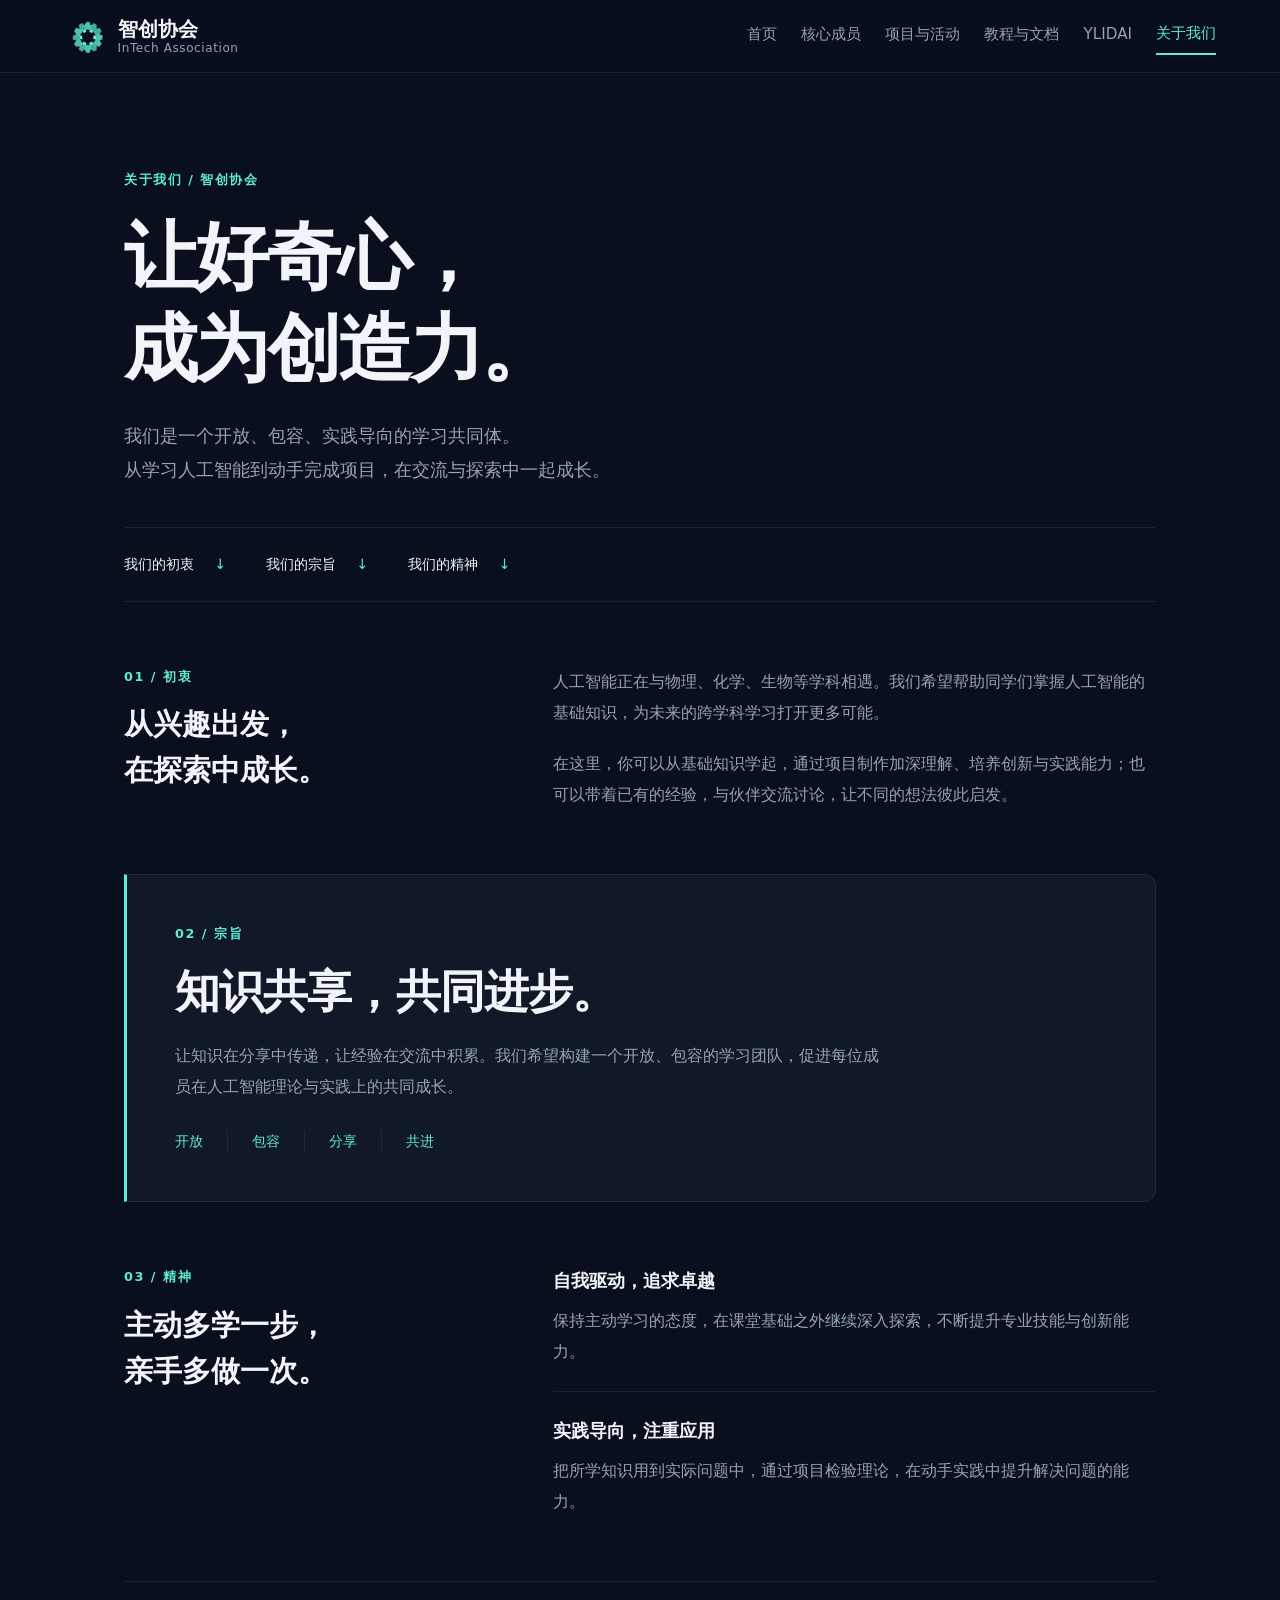
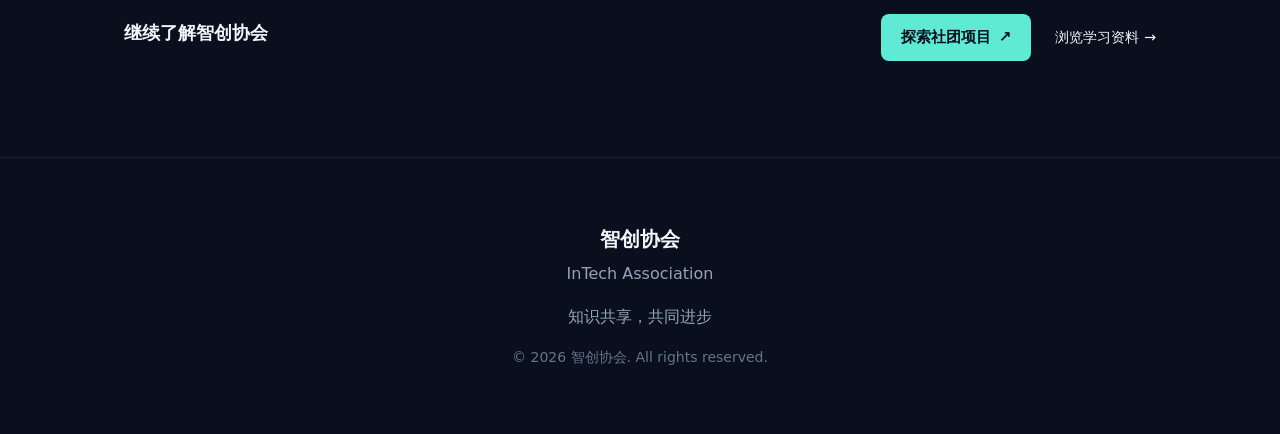
==== commit e9ceab54: "Remove redundant website helper copy" ====
--- a/about.html
+++ b/about.html
@@ -2,12 +2,13 @@
 <html lang="zh-CN">
   <head>
     <meta charset="UTF-8" />
+    <link rel="icon" type="image/png" href="assets/images/logo.png" />
     <meta name="viewport" content="width=device-width, initial-scale=1.0" />
     <title>关于我们 | 智创协会</title>
     <meta name="description" content="了解智创协会：以知识共享、共同进步为宗旨，在人工智能的学习、交流与实践中一起成长。" />
     <link rel="stylesheet" href="css/base.css" />
     <link rel="stylesheet" href="css/components.css" />
-    <link rel="stylesheet" href="css/pages.css" />
+    <link rel="stylesheet" href="css/pages.css?v=20260927-about-1" />
   </head>
   <body data-page="about">
     <div id="navbar"></div>
@@ -70,7 +71,6 @@
         <aside class="about-explore" aria-labelledby="explore-title">
           <div>
             <h2 id="explore-title">继续了解智创协会</h2>
-            <p>看看我们正在做什么，或从一份学习资料开始。</p>
           </div>
           <div class="about-actions">
             <a class="btn" href="projects.html">探索社团项目 <span aria-hidden="true">↗</span></a>
--- a/css/components.css
+++ b/css/components.css
@@ -295,6 +295,11 @@
   width: 100%;
   height: 100%;
   object-fit: cover;
+}
+
+.carousel-image img.news-icon {
+  object-fit: contain;
+  padding: var(--space-lg);
 }
 
 .carousel-content {
@@ -766,7 +771,7 @@
 }
 
 .series-body.open {
-  max-height: 600px;
+  max-height: 1200px;
   padding: var(--space-md);
   opacity: 1;
 }
@@ -803,25 +808,6 @@
   flex-shrink: 0;
 }
 
-/* ---------- 不公开文档卡片 ---------- */
-.private-doc-card .outline-list {
-  margin: var(--space-sm) 0;
-  padding-left: 1.2rem;
-  list-style: disc;
-  color: var(--text-secondary);
-}
-
-.private-doc-card .outline-list li {
-  margin-bottom: 0.25rem;
-}
-
-.private-note {
-  display: inline-block;
-  margin-top: var(--space-xs);
-  font-size: 0.85rem;
-  color: var(--text-muted);
-}
-
 /* ---------- 详情页 ---------- */
 .detail-card {
   background: var(--bg-secondary);
--- a/css/pages.css
+++ b/css/pages.css
@@ -134,6 +134,10 @@
 }
 
 /* ---------- 新闻详情 ---------- */
+.detail-header img.news-icon {
+  object-fit: contain;
+}
+
 .news-date {
   display: inline-block;
   margin-left: var(--space-sm);
@@ -194,6 +198,17 @@
   flex-wrap: wrap;
   gap: var(--space-sm);
   margin-top: var(--space-lg);
+}
+
+.ylid-beta-notice {
+  display: inline-flex;
+  align-items: center;
+  padding: 0.75rem 1.75rem;
+  border: 1px solid var(--accent);
+  border-radius: var(--radius-md);
+  background: var(--accent-soft);
+  color: var(--accent);
+  font-weight: 600;
 }
 
 .ylid-actions [aria-disabled='true'] {
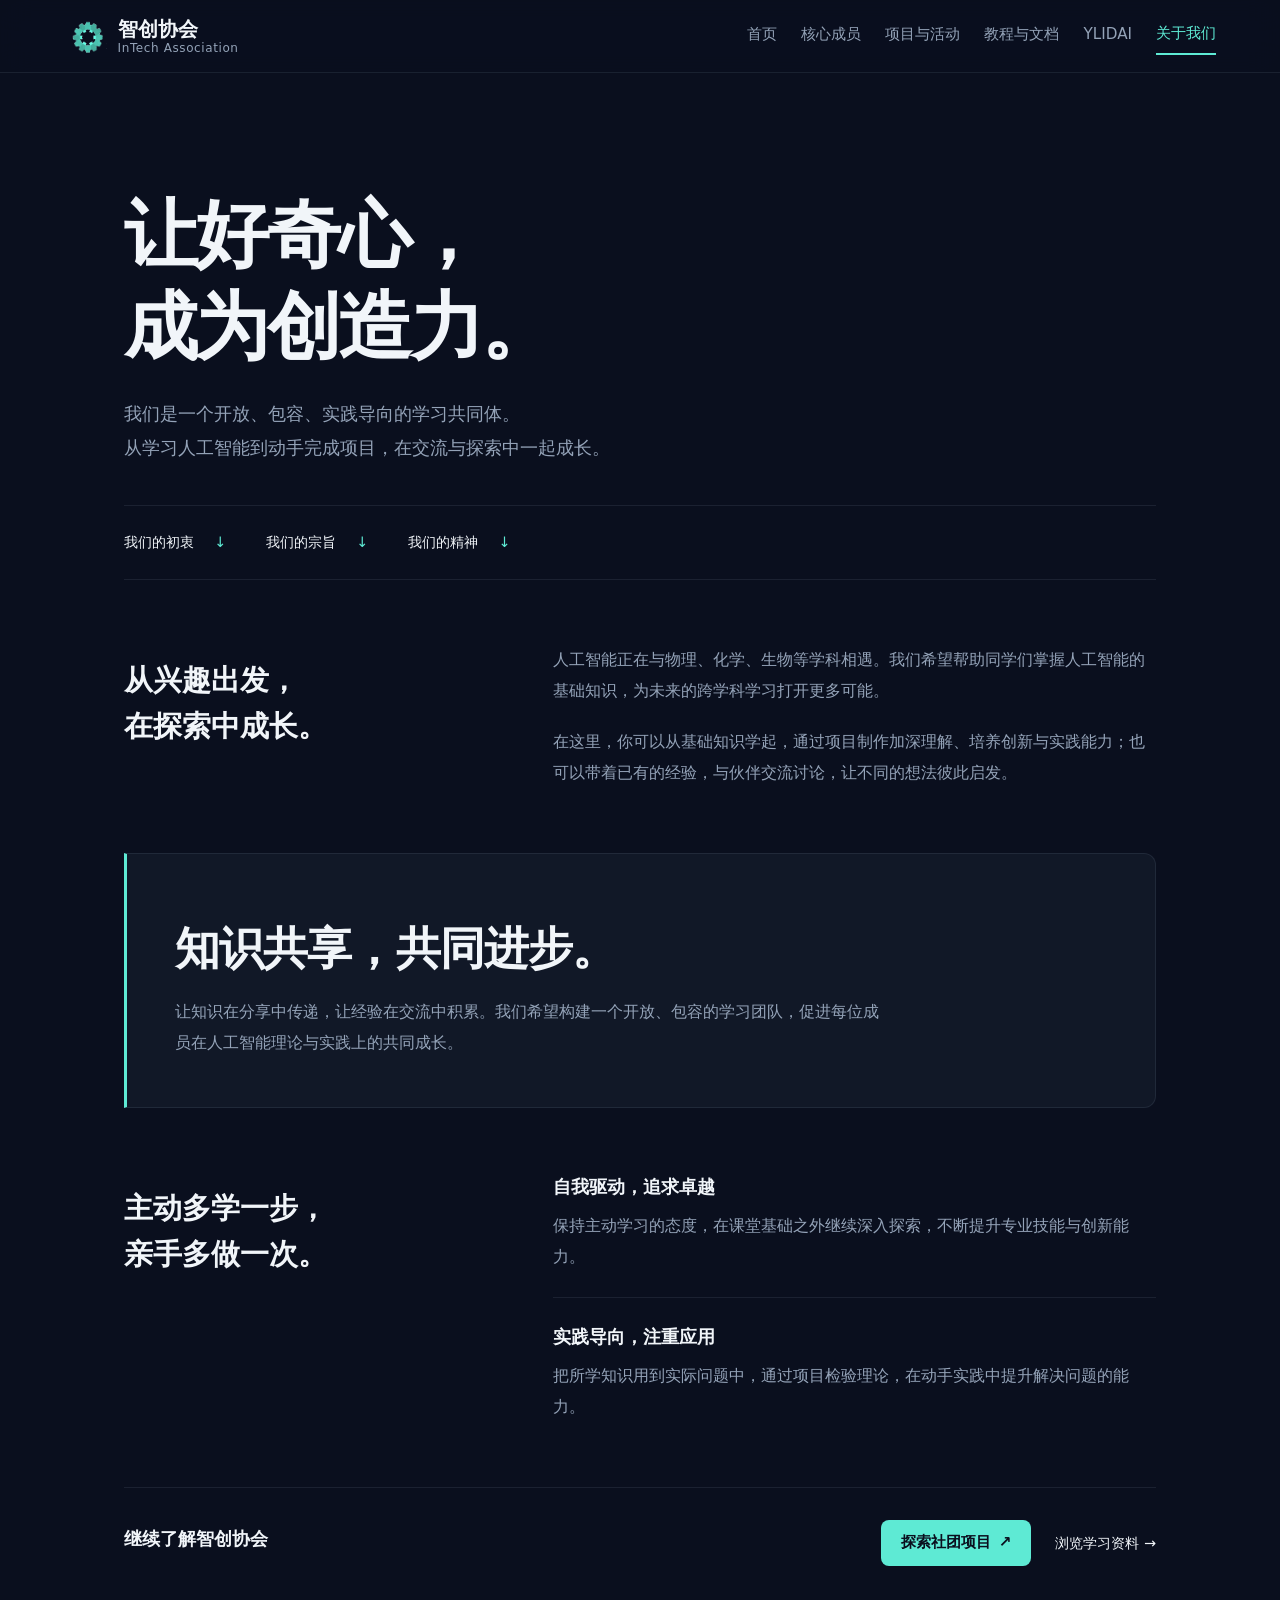
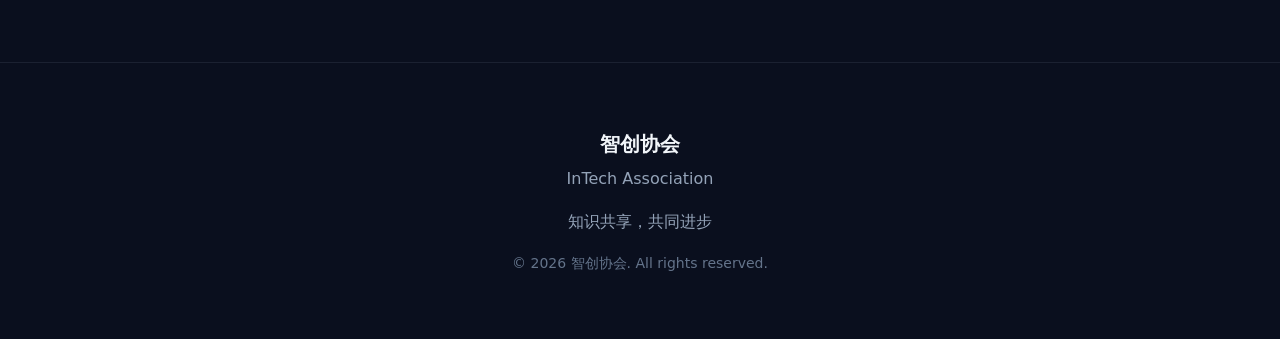
==== commit c8f10c04: "Trim redundant hint text across pages" ====
--- a/about.html
+++ b/about.html
@@ -8,7 +8,7 @@
     <meta name="description" content="了解智创协会：以知识共享、共同进步为宗旨，在人工智能的学习、交流与实践中一起成长。" />
     <link rel="stylesheet" href="css/base.css" />
     <link rel="stylesheet" href="css/components.css" />
-    <link rel="stylesheet" href="css/pages.css?v=20260927-about-1" />
+    <link rel="stylesheet" href="css/pages.css?v=20261102-trim" />
   </head>
   <body data-page="about">
     <div id="navbar"></div>
@@ -16,7 +16,6 @@
     <main class="about-page">
       <header class="about-header">
         <div class="container about-container">
-          <p class="about-eyebrow">关于我们 / 智创协会</p>
           <h1>让好奇心，<br />成为创造力。</h1>
           <p class="about-intro">我们是一个开放、包容、实践导向的学习共同体。<br class="about-desktop-break" />从学习人工智能到动手完成项目，在交流与探索中一起成长。</p>
           <nav class="about-contents" aria-label="本页内容">
@@ -30,7 +29,6 @@
       <div class="container about-container">
         <section class="about-row" id="about-origin" aria-labelledby="origin-title">
           <div class="about-section-heading">
-            <span class="about-index" aria-hidden="true">01 / 初衷</span>
             <h2 id="origin-title">从兴趣出发，<br />在探索中成长。</h2>
           </div>
           <div class="about-copy">
@@ -40,20 +38,12 @@
         </section>
 
         <section class="about-purpose" id="about-purpose" aria-labelledby="purpose-title">
-          <span class="about-index" aria-hidden="true">02 / 宗旨</span>
           <h2 id="purpose-title">知识共享，<br class="about-mobile-break" />共同进步。</h2>
           <p>让知识在分享中传递，让经验在交流中积累。我们希望构建一个开放、包容的学习团队，促进每位成员在人工智能理论与实践上的共同成长。</p>
-          <ul class="about-values" aria-label="团队理念">
-            <li>开放</li>
-            <li>包容</li>
-            <li>分享</li>
-            <li>共进</li>
-          </ul>
         </section>
 
         <section class="about-row about-spirit" id="about-spirit" aria-labelledby="spirit-title">
           <div class="about-section-heading">
-            <span class="about-index" aria-hidden="true">03 / 精神</span>
             <h2 id="spirit-title">主动多学一步，<br />亲手多做一次。</h2>
           </div>
           <div class="about-principles">
--- a/css/components.css
+++ b/css/components.css
@@ -325,11 +325,6 @@
   font-weight: 700;
   margin-bottom: var(--space-sm);
   line-height: 1.3;
-}
-
-.carousel-summary {
-  color: var(--text-secondary);
-  margin-bottom: var(--space-sm);
 }
 
 .carousel-date {
@@ -708,12 +703,6 @@
   margin-bottom: 0;
 }
 
-.project-card .card-text {
-  font-size: 1rem;
-  line-height: 1.7;
-  margin-bottom: 0;
-}
-
 /* ---------- 项目负责人 ---------- */
 .project-leader {
   display: flex;
--- a/css/pages.css
+++ b/css/pages.css
@@ -160,12 +160,11 @@
   position: relative;
   z-index: 1;
   display: grid;
-  grid-template-columns: minmax(0, 1.35fr) minmax(290px, 0.65fr);
+  grid-template-columns: minmax(0, 1fr);
   align-items: center;
   gap: clamp(2.5rem, 8vw, 7rem);
 }
 
-.ylid-kicker,
 .ylid-section-eyebrow {
   color: var(--accent);
   font-family: var(--font-mono);
@@ -251,25 +250,6 @@
 .ylid-install-note { margin: var(--space-md) 0 var(--space-sm); color: var(--text-secondary); font-size: 0.9rem; }
 .ylid-install-source { font-size: 0.9rem; }
 
-.ylid-release-card {
-  padding: clamp(1.5rem, 4vw, 2.4rem);
-  border: 1px solid rgba(94, 234, 212, 0.3);
-  border-radius: var(--radius-lg);
-  background: rgba(17, 24, 39, 0.78);
-  box-shadow: var(--shadow), 0 0 50px rgba(94, 234, 212, 0.08);
-  backdrop-filter: blur(14px);
-}
-
-.ylid-version {
-  margin: var(--space-md) 0 var(--space-lg);
-  color: var(--accent);
-  font-family: var(--font-mono);
-  font-size: clamp(2.5rem, 6vw, 4rem);
-  font-weight: 700;
-  letter-spacing: -0.08em;
-}
-
-.ylid-release-label { color: var(--text-muted); font-size: 0.82rem; }
 .ylid-release-date { margin-top: 0.2rem; color: var(--text-secondary); }
 .ylid-card-line { height: 1px; margin: var(--space-md) 0; background: var(--border); }
 .ylid-release-notes { margin-top: 0.4rem; color: var(--text-secondary); white-space: pre-wrap; }
@@ -318,20 +298,12 @@
 
 @media (max-width: 860px) {
   .ylid-hero-grid, .ylid-feature-grid, .ylid-steps { grid-template-columns: 1fr; }
-  .ylid-release-card { max-width: 36rem; }
   .ylid-feature-card { min-height: auto; }
 }
 
 /* ---------- 关于我们：无图文字排版 ---------- */
 .about-container { max-width: 1080px; }
 .about-header { padding: clamp(3.5rem, 8vw, 6rem) 0 0; }
-.about-eyebrow, .about-index {
-  display: block;
-  color: var(--accent);
-  font-size: 0.8rem;
-  font-weight: 600;
-  letter-spacing: 0.12em;
-}
 .about-header h1 {
   margin: 1.25rem 0 1.5rem;
   font-size: clamp(2.6rem, 6vw, 4.6rem);
@@ -372,8 +344,6 @@
 }
 .about-purpose h2 { margin: 1rem 0; font-size: clamp(1.9rem, 4vw, 2.8rem); line-height: 1.4; letter-spacing: -0.02em; }
 .about-purpose > p { max-width: 44rem; color: var(--text-secondary); line-height: 1.95; }
-.about-values { display: flex; flex-wrap: wrap; gap: 1rem 0; margin-top: 1.75rem; color: var(--accent); font-size: 0.85rem; }
-.about-values li + li { margin-left: 1.5rem; padding-left: 1.5rem; border-left: 1px solid var(--border); }
 .about-principles article + article { margin-top: 1.5rem; padding-top: 1.5rem; border-top: 1px solid var(--border); }
 .about-principles h3 { margin-bottom: 0.5rem; font-size: 1.125rem; font-weight: 600; }
 .about-explore {
@@ -398,7 +368,6 @@
 }
 @media (max-width: 420px) {
   .about-mobile-break { display: initial; }
-  .about-values li + li { margin-left: 1rem; padding-left: 1rem; }
 }
 @media (prefers-reduced-motion: reduce) {
   html:has(.about-page) { scroll-behavior: auto; }
